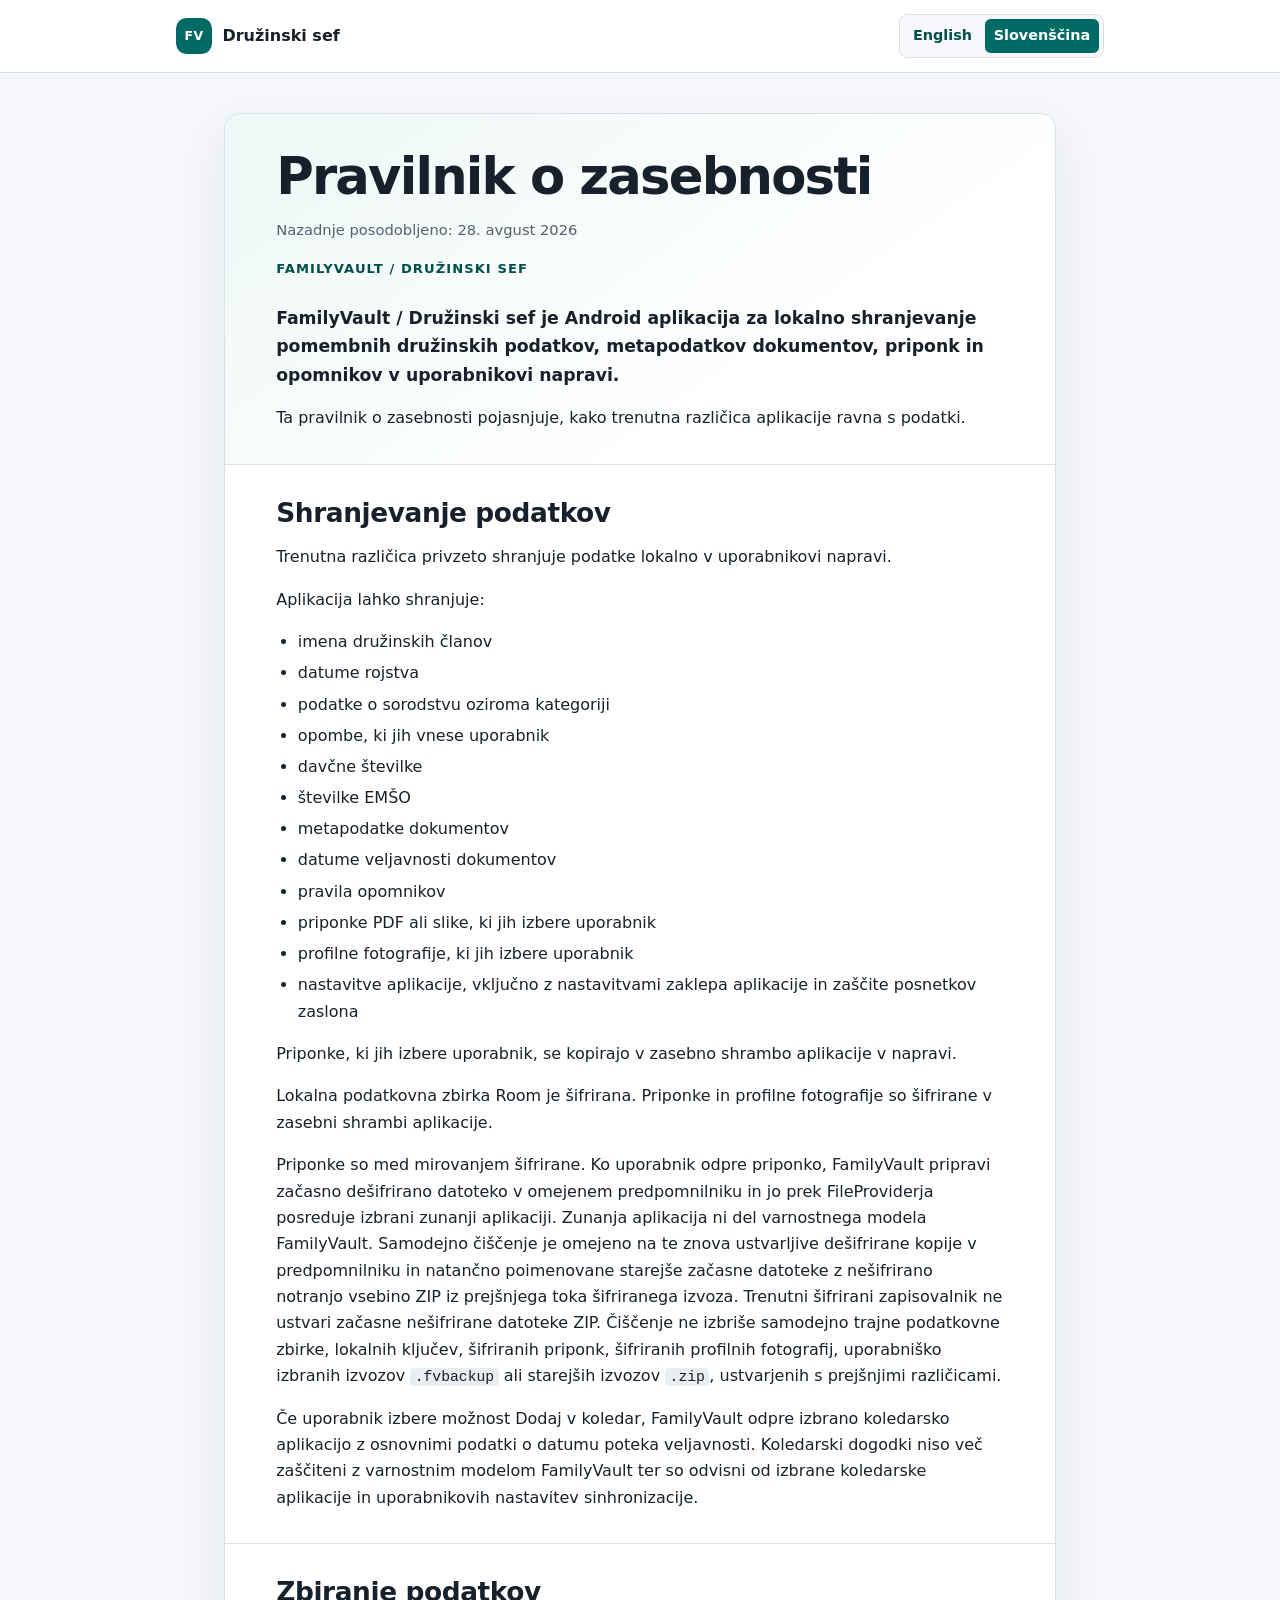
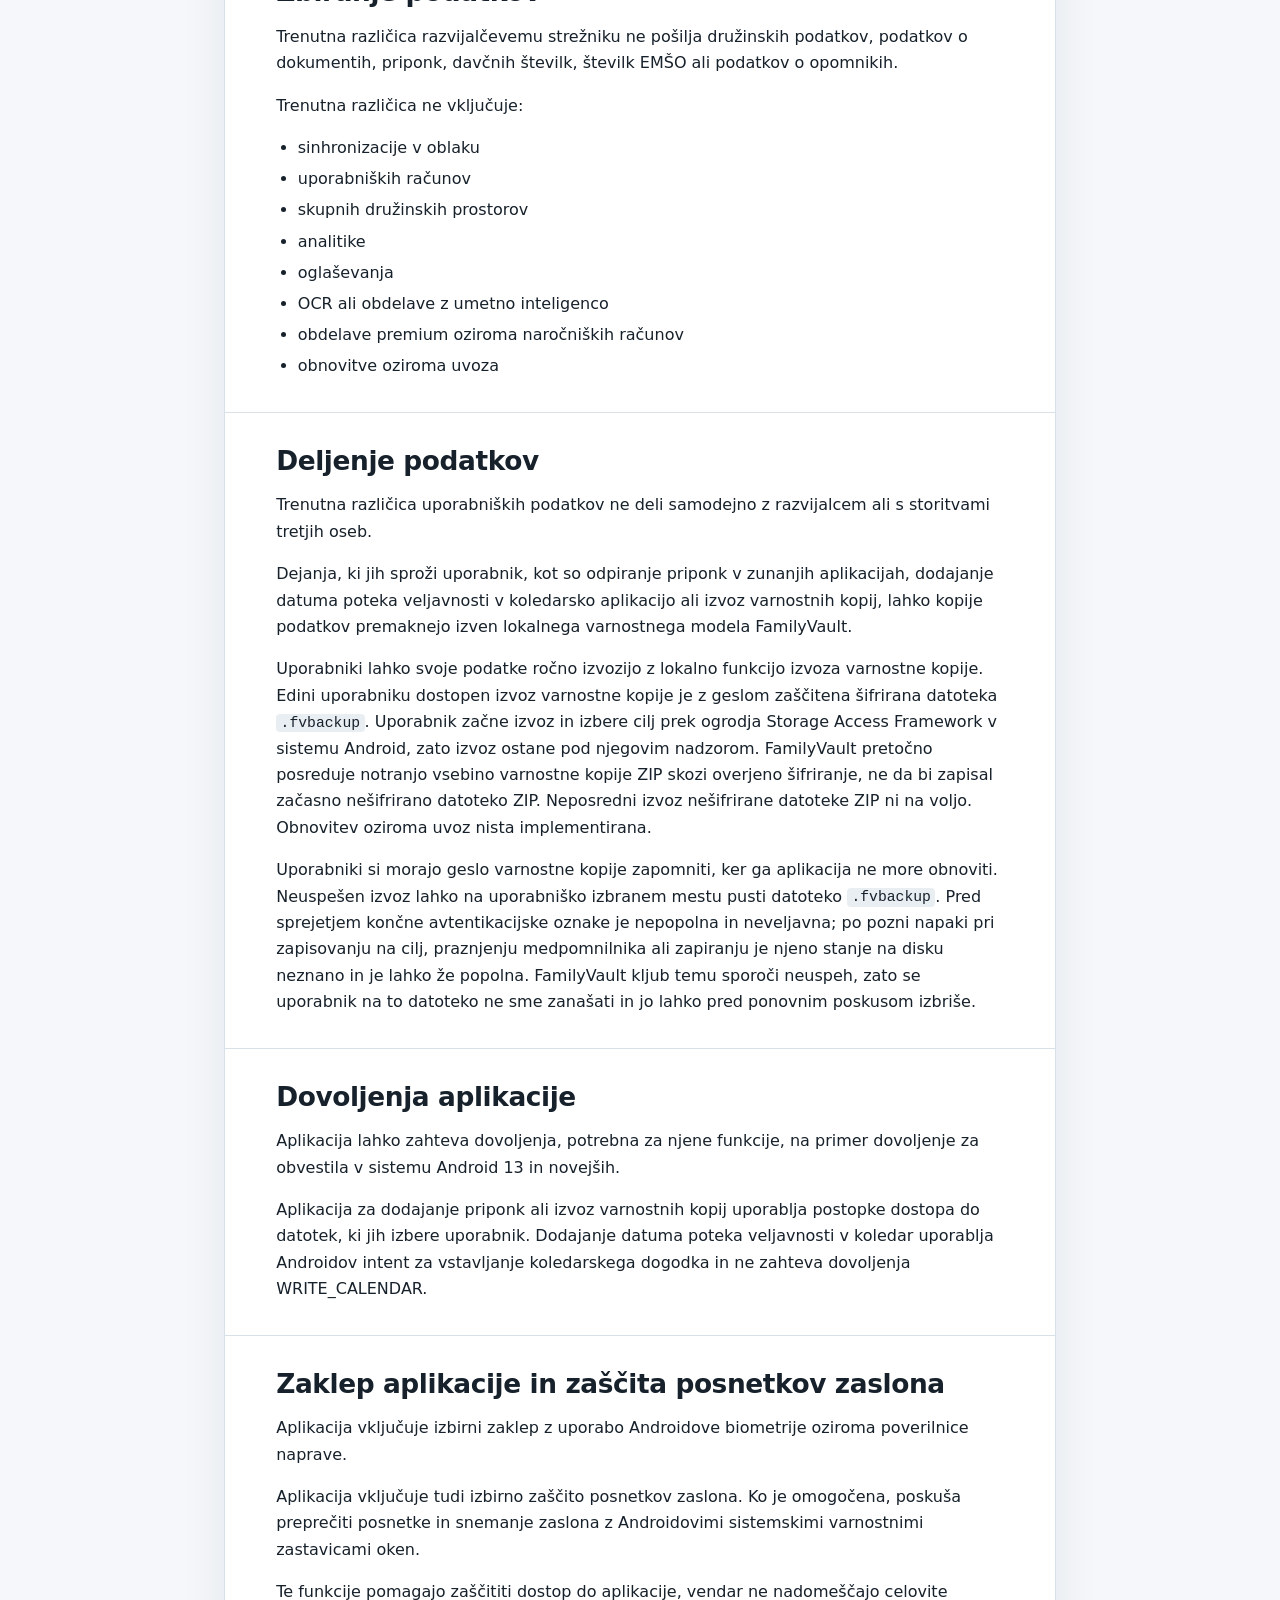
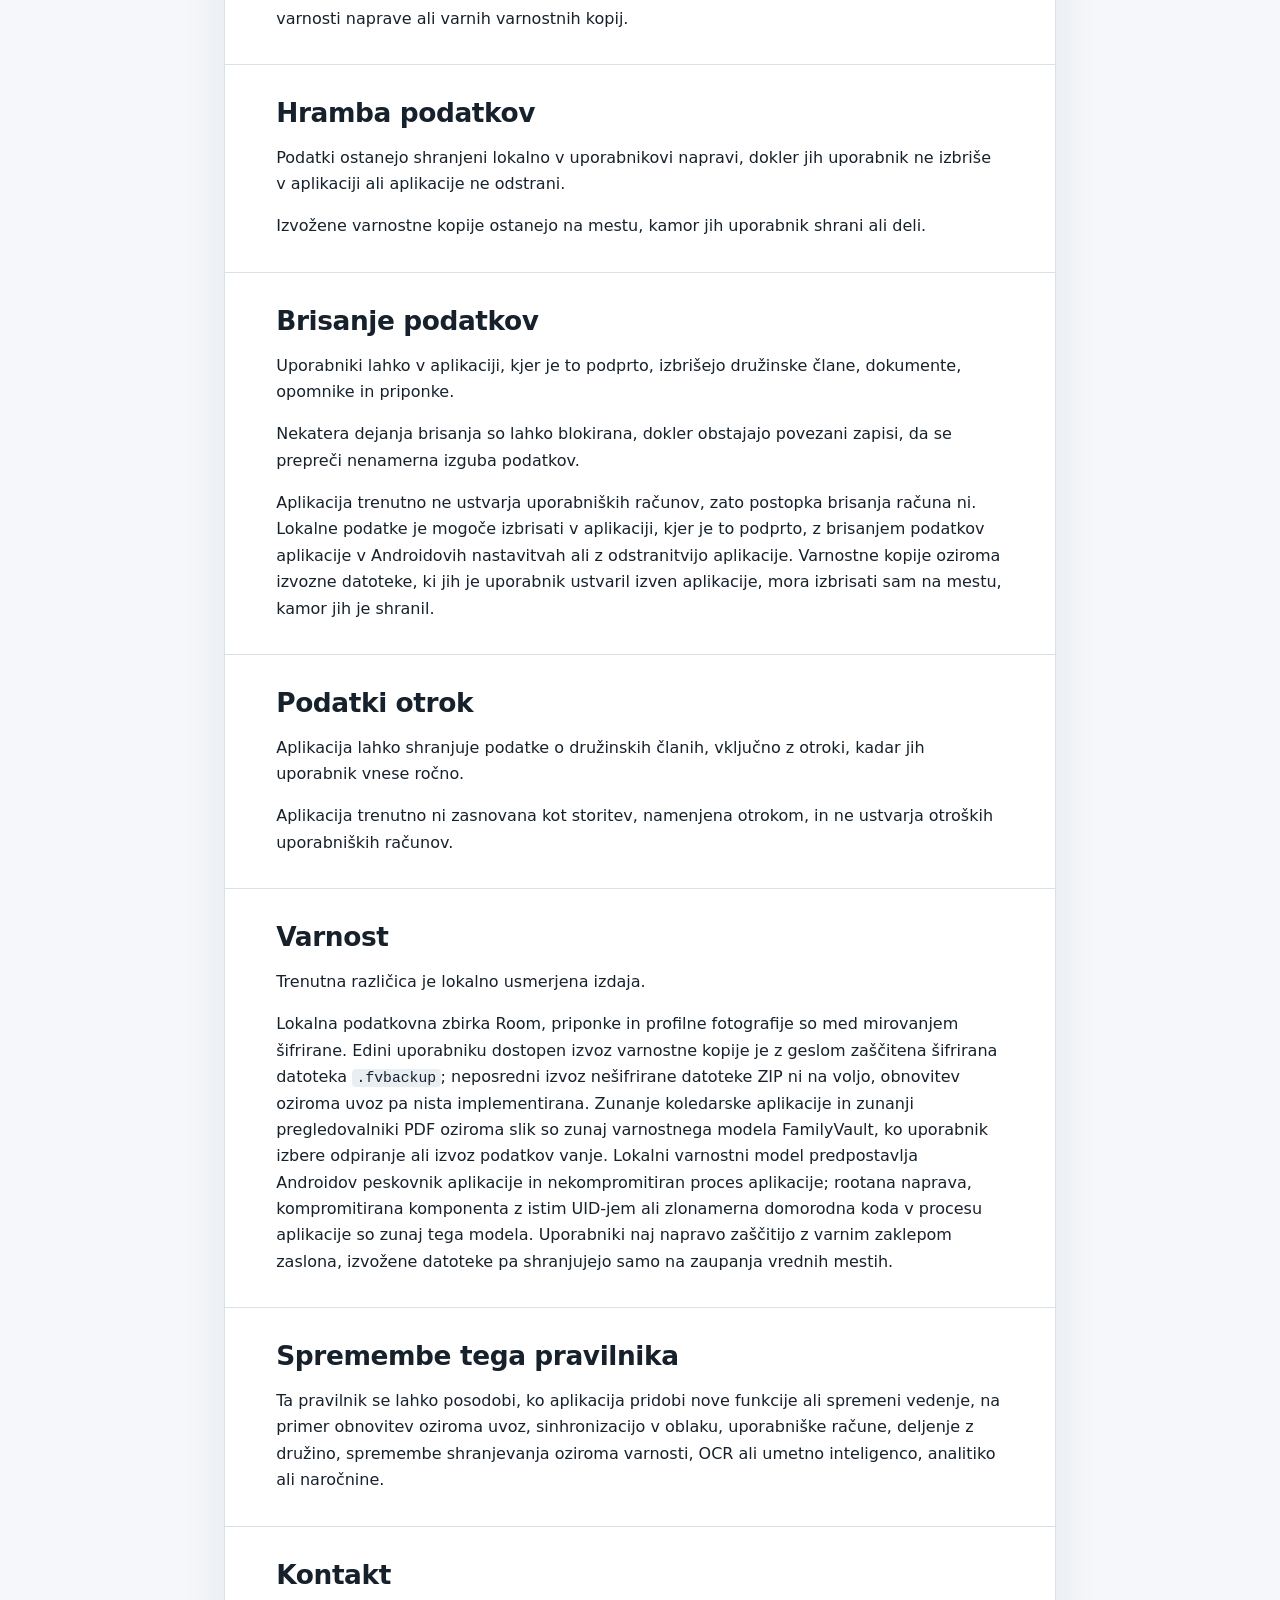
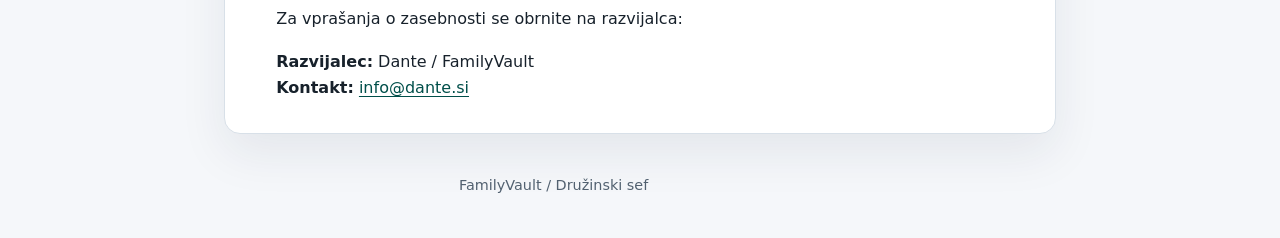
==== privacy-site/privacy-policy/sl/index.html @ 0c43ffc7 "Publish bilingual privacy policy" ====
<!doctype html>
<html lang="sl">
<head>
  <meta charset="utf-8">
  <meta name="viewport" content="width=device-width, initial-scale=1">
  <title>Pravilnik o zasebnosti — Družinski sef</title>
  <meta name="description" content="Pravilnik o zasebnosti za Android aplikacijo FamilyVault / Družinski sef.">
  <link rel="canonical" href="https://andrazpoje.github.io/FamilyVault-privacy/privacy-policy/sl/">
  <link rel="alternate" hreflang="en" href="https://andrazpoje.github.io/FamilyVault-privacy/privacy-policy/">
  <link rel="alternate" hreflang="sl" href="https://andrazpoje.github.io/FamilyVault-privacy/privacy-policy/sl/">
  <link rel="stylesheet" href="../styles.css">
</head>
<body>
  <a class="skip-link" href="#main-content">Preskoči na pravilnik o zasebnosti</a>
  <header class="site-header">
    <div class="header-inner">
      <a class="brand" href="./" aria-label="Začetna stran pravilnika o zasebnosti Družinski sef">
        <span class="brand-mark" aria-hidden="true">FV</span>
        <span>Družinski sef</span>
      </a>
      <nav class="language-switcher" aria-label="Izbira jezika">
        <a href="../" lang="en" hreflang="en">English</a>
        <a href="./" lang="sl" hreflang="sl" aria-current="page">Slovenščina</a>
      </nav>
    </div>
  </header>

  <main id="main-content" class="policy-shell">
    <article>
      <header class="policy-heading">
        <h1>Pravilnik o zasebnosti</h1>
        <p class="updated">Nazadnje posodobljeno: <time datetime="2026-08-28">28. avgust 2026</time></p>
        <p class="eyebrow">FamilyVault / Družinski sef</p>
        <p class="lead">FamilyVault / Družinski sef je Android aplikacija za lokalno shranjevanje pomembnih družinskih podatkov, metapodatkov dokumentov, priponk in opomnikov v uporabnikovi napravi.</p>
        <p>Ta pravilnik o zasebnosti pojasnjuje, kako trenutna različica aplikacije ravna s podatki.</p>
      </header>

      <section aria-labelledby="data-storage">
        <h2 id="data-storage">Shranjevanje podatkov</h2>
        <p>Trenutna različica privzeto shranjuje podatke lokalno v uporabnikovi napravi.</p>
        <p>Aplikacija lahko shranjuje:</p>
        <ul>
          <li>imena družinskih članov</li>
          <li>datume rojstva</li>
          <li>podatke o sorodstvu oziroma kategoriji</li>
          <li>opombe, ki jih vnese uporabnik</li>
          <li>davčne številke</li>
          <li>številke EMŠO</li>
          <li>metapodatke dokumentov</li>
          <li>datume veljavnosti dokumentov</li>
          <li>pravila opomnikov</li>
          <li>priponke PDF ali slike, ki jih izbere uporabnik</li>
          <li>profilne fotografije, ki jih izbere uporabnik</li>
          <li>nastavitve aplikacije, vključno z nastavitvami zaklepa aplikacije in zaščite posnetkov zaslona</li>
        </ul>
        <p>Priponke, ki jih izbere uporabnik, se kopirajo v zasebno shrambo aplikacije v napravi.</p>
        <p>Lokalna podatkovna zbirka Room je šifrirana. Priponke in profilne fotografije so šifrirane v zasebni shrambi aplikacije.</p>
        <p>Priponke so med mirovanjem šifrirane. Ko uporabnik odpre priponko, FamilyVault pripravi začasno dešifrirano datoteko v omejenem predpomnilniku in jo prek FileProviderja posreduje izbrani zunanji aplikaciji. Zunanja aplikacija ni del varnostnega modela FamilyVault. Samodejno čiščenje je omejeno na te znova ustvarljive dešifrirane kopije v predpomnilniku in natančno poimenovane starejše začasne datoteke z nešifrirano notranjo vsebino ZIP iz prejšnjega toka šifriranega izvoza. Trenutni šifrirani zapisovalnik ne ustvari začasne nešifrirane datoteke ZIP. Čiščenje ne izbriše samodejno trajne podatkovne zbirke, lokalnih ključev, šifriranih priponk, šifriranih profilnih fotografij, uporabniško izbranih izvozov <code>.fvbackup</code> ali starejših izvozov <code>.zip</code>, ustvarjenih s prejšnjimi različicami.</p>
        <p>Če uporabnik izbere možnost Dodaj v koledar, FamilyVault odpre izbrano koledarsko aplikacijo z osnovnimi podatki o datumu poteka veljavnosti. Koledarski dogodki niso več zaščiteni z varnostnim modelom FamilyVault ter so odvisni od izbrane koledarske aplikacije in uporabnikovih nastavitev sinhronizacije.</p>
      </section>

      <section aria-labelledby="data-collection">
        <h2 id="data-collection">Zbiranje podatkov</h2>
        <p>Trenutna različica razvijalčevemu strežniku ne pošilja družinskih podatkov, podatkov o dokumentih, priponk, davčnih številk, številk EMŠO ali podatkov o opomnikih.</p>
        <p>Trenutna različica ne vključuje:</p>
        <ul>
          <li>sinhronizacije v oblaku</li>
          <li>uporabniških računov</li>
          <li>skupnih družinskih prostorov</li>
          <li>analitike</li>
          <li>oglaševanja</li>
          <li>OCR ali obdelave z umetno inteligenco</li>
          <li>obdelave premium oziroma naročniških računov</li>
          <li>obnovitve oziroma uvoza</li>
        </ul>
      </section>

      <section aria-labelledby="data-sharing">
        <h2 id="data-sharing">Deljenje podatkov</h2>
        <p>Trenutna različica uporabniških podatkov ne deli samodejno z razvijalcem ali s storitvami tretjih oseb.</p>
        <p>Dejanja, ki jih sproži uporabnik, kot so odpiranje priponk v zunanjih aplikacijah, dodajanje datuma poteka veljavnosti v koledarsko aplikacijo ali izvoz varnostnih kopij, lahko kopije podatkov premaknejo izven lokalnega varnostnega modela FamilyVault.</p>
        <p>Uporabniki lahko svoje podatke ročno izvozijo z lokalno funkcijo izvoza varnostne kopije. Edini uporabniku dostopen izvoz varnostne kopije je z geslom zaščitena šifrirana datoteka <code>.fvbackup</code>. Uporabnik začne izvoz in izbere cilj prek ogrodja Storage Access Framework v sistemu Android, zato izvoz ostane pod njegovim nadzorom. FamilyVault pretočno posreduje notranjo vsebino varnostne kopije ZIP skozi overjeno šifriranje, ne da bi zapisal začasno nešifrirano datoteko ZIP. Neposredni izvoz nešifrirane datoteke ZIP ni na voljo. Obnovitev oziroma uvoz nista implementirana.</p>
        <p>Uporabniki si morajo geslo varnostne kopije zapomniti, ker ga aplikacija ne more obnoviti. Neuspešen izvoz lahko na uporabniško izbranem mestu pusti datoteko <code>.fvbackup</code>. Pred sprejetjem končne avtentikacijske oznake je nepopolna in neveljavna; po pozni napaki pri zapisovanju na cilj, praznjenju medpomnilnika ali zapiranju je njeno stanje na disku neznano in je lahko že popolna. FamilyVault kljub temu sporoči neuspeh, zato se uporabnik na to datoteko ne sme zanašati in jo lahko pred ponovnim poskusom izbriše.</p>
      </section>

      <section aria-labelledby="permissions">
        <h2 id="permissions">Dovoljenja aplikacije</h2>
        <p>Aplikacija lahko zahteva dovoljenja, potrebna za njene funkcije, na primer dovoljenje za obvestila v sistemu Android 13 in novejših.</p>
        <p>Aplikacija za dodajanje priponk ali izvoz varnostnih kopij uporablja postopke dostopa do datotek, ki jih izbere uporabnik. Dodajanje datuma poteka veljavnosti v koledar uporablja Androidov intent za vstavljanje koledarskega dogodka in ne zahteva dovoljenja WRITE_CALENDAR.</p>
      </section>

      <section aria-labelledby="app-lock">
        <h2 id="app-lock">Zaklep aplikacije in zaščita posnetkov zaslona</h2>
        <p>Aplikacija vključuje izbirni zaklep z uporabo Androidove biometrije oziroma poverilnice naprave.</p>
        <p>Aplikacija vključuje tudi izbirno zaščito posnetkov zaslona. Ko je omogočena, poskuša preprečiti posnetke in snemanje zaslona z Androidovimi sistemskimi varnostnimi zastavicami oken.</p>
        <p>Te funkcije pomagajo zaščititi dostop do aplikacije, vendar ne nadomeščajo celovite varnosti naprave ali varnih varnostnih kopij.</p>
      </section>

      <section aria-labelledby="retention">
        <h2 id="retention">Hramba podatkov</h2>
        <p>Podatki ostanejo shranjeni lokalno v uporabnikovi napravi, dokler jih uporabnik ne izbriše v aplikaciji ali aplikacije ne odstrani.</p>
        <p>Izvožene varnostne kopije ostanejo na mestu, kamor jih uporabnik shrani ali deli.</p>
      </section>

      <section aria-labelledby="deletion">
        <h2 id="deletion">Brisanje podatkov</h2>
        <p>Uporabniki lahko v aplikaciji, kjer je to podprto, izbrišejo družinske člane, dokumente, opomnike in priponke.</p>
        <p>Nekatera dejanja brisanja so lahko blokirana, dokler obstajajo povezani zapisi, da se prepreči nenamerna izguba podatkov.</p>
        <p>Aplikacija trenutno ne ustvarja uporabniških računov, zato postopka brisanja računa ni. Lokalne podatke je mogoče izbrisati v aplikaciji, kjer je to podprto, z brisanjem podatkov aplikacije v Androidovih nastavitvah ali z odstranitvijo aplikacije. Varnostne kopije oziroma izvozne datoteke, ki jih je uporabnik ustvaril izven aplikacije, mora izbrisati sam na mestu, kamor jih je shranil.</p>
      </section>

      <section aria-labelledby="children">
        <h2 id="children">Podatki otrok</h2>
        <p>Aplikacija lahko shranjuje podatke o družinskih članih, vključno z otroki, kadar jih uporabnik vnese ročno.</p>
        <p>Aplikacija trenutno ni zasnovana kot storitev, namenjena otrokom, in ne ustvarja otroških uporabniških računov.</p>
      </section>

      <section aria-labelledby="security">
        <h2 id="security">Varnost</h2>
        <p>Trenutna različica je lokalno usmerjena izdaja.</p>
        <p>Lokalna podatkovna zbirka Room, priponke in profilne fotografije so med mirovanjem šifrirane. Edini uporabniku dostopen izvoz varnostne kopije je z geslom zaščitena šifrirana datoteka <code>.fvbackup</code>; neposredni izvoz nešifrirane datoteke ZIP ni na voljo, obnovitev oziroma uvoz pa nista implementirana. Zunanje koledarske aplikacije in zunanji pregledovalniki PDF oziroma slik so zunaj varnostnega modela FamilyVault, ko uporabnik izbere odpiranje ali izvoz podatkov vanje. Lokalni varnostni model predpostavlja Androidov peskovnik aplikacije in nekompromitiran proces aplikacije; rootana naprava, kompromitirana komponenta z istim UID-jem ali zlonamerna domorodna koda v procesu aplikacije so zunaj tega modela. Uporabniki naj napravo zaščitijo z varnim zaklepom zaslona, izvožene datoteke pa shranjujejo samo na zaupanja vrednih mestih.</p>
      </section>

      <section aria-labelledby="changes">
        <h2 id="changes">Spremembe tega pravilnika</h2>
        <p>Ta pravilnik se lahko posodobi, ko aplikacija pridobi nove funkcije ali spremeni vedenje, na primer obnovitev oziroma uvoz, sinhronizacijo v oblaku, uporabniške račune, deljenje z družino, spremembe shranjevanja oziroma varnosti, OCR ali umetno inteligenco, analitiko ali naročnine.</p>
      </section>

      <section aria-labelledby="contact">
        <h2 id="contact">Kontakt</h2>
        <p>Za vprašanja o zasebnosti se obrnite na razvijalca:</p>
        <address>
          <strong>Razvijalec:</strong> Dante / FamilyVault<br>
          <strong>Kontakt:</strong> <a href="mailto:info@dante.si">info@dante.si</a>
        </address>
      </section>
    </article>
  </main>

  <footer>
    <p>FamilyVault / Družinski sef</p>
  </footer>
</body>
</html>
---- privacy-site/privacy-policy/styles.css ----
:root {
  color-scheme: light;
  --page: #f5f7fa;
  --surface: #ffffff;
  --text: #17212b;
  --muted: #526170;
  --border: #d8e0e8;
  --accent: #006b64;
  --accent-dark: #004f4a;
  --focus: #c2410c;
  font-family: Inter, ui-sans-serif, system-ui, -apple-system, BlinkMacSystemFont,
    "Segoe UI", sans-serif;
  font-size: 16px;
  line-height: 1.65;
}

* {
  box-sizing: border-box;
}

html {
  scroll-behavior: smooth;
}

body {
  margin: 0;
  background: var(--page);
  color: var(--text);
}

a {
  color: var(--accent-dark);
  text-underline-offset: 0.18em;
}

a:hover {
  text-decoration-thickness: 0.14em;
}

a:focus-visible {
  outline: 3px solid var(--focus);
  outline-offset: 3px;
  border-radius: 0.2rem;
}

.skip-link {
  position: fixed;
  z-index: 10;
  top: 0.75rem;
  left: 0.75rem;
  padding: 0.65rem 0.85rem;
  transform: translateY(-180%);
  border-radius: 0.4rem;
  background: var(--text);
  color: #ffffff;
}

.skip-link:focus {
  transform: translateY(0);
}

.site-header {
  border-bottom: 1px solid var(--border);
  background: rgba(255, 255, 255, 0.96);
}

.header-inner {
  display: flex;
  width: min(100% - 2rem, 58rem);
  min-height: 4.5rem;
  margin: 0 auto;
  align-items: center;
  justify-content: space-between;
  gap: 1rem;
}

.brand {
  display: inline-flex;
  align-items: center;
  gap: 0.65rem;
  color: var(--text);
  font-weight: 750;
  text-decoration: none;
}

.brand-mark {
  display: inline-grid;
  width: 2.25rem;
  height: 2.25rem;
  place-items: center;
  border-radius: 0.65rem;
  background: var(--accent);
  color: #ffffff;
  font-size: 0.78rem;
  letter-spacing: 0.04em;
}

.language-switcher {
  display: flex;
  align-items: center;
  gap: 0.25rem;
  padding: 0.25rem;
  border: 1px solid var(--border);
  border-radius: 0.55rem;
  background: var(--page);
}

.language-switcher a {
  padding: 0.35rem 0.55rem;
  border-radius: 0.35rem;
  font-size: 0.9rem;
  font-weight: 650;
  text-decoration: none;
}

.language-switcher a[aria-current="page"] {
  background: var(--accent);
  color: #ffffff;
}

.policy-shell {
  width: min(100% - 2rem, 52rem);
  margin: 2.5rem auto;
}

article {
  overflow: hidden;
  border: 1px solid var(--border);
  border-radius: 1rem;
  background: var(--surface);
  box-shadow: 0 1.2rem 3rem rgba(24, 44, 64, 0.08);
}

.policy-heading,
section {
  padding: 2rem clamp(1.25rem, 4vw, 3.25rem);
}

.policy-heading {
  border-bottom: 1px solid var(--border);
  background: linear-gradient(145deg, #edf8f6 0%, #ffffff 72%);
}

section + section {
  border-top: 1px solid var(--border);
}

.eyebrow {
  margin: 0 0 0.4rem;
  color: var(--accent-dark);
  font-size: 0.82rem;
  font-weight: 800;
  letter-spacing: 0.08em;
  text-transform: uppercase;
}

h1,
h2 {
  line-height: 1.2;
}

h1 {
  margin: 0;
  font-size: clamp(2rem, 7vw, 3.2rem);
  letter-spacing: -0.035em;
}

h2 {
  margin: 0 0 1rem;
  font-size: clamp(1.35rem, 4vw, 1.65rem);
  letter-spacing: -0.015em;
}

p,
ul {
  max-width: 72ch;
}

p {
  margin: 0 0 1rem;
}

p:last-child,
ul:last-child {
  margin-bottom: 0;
}

ul {
  padding-left: 1.35rem;
}

li + li {
  margin-top: 0.3rem;
}

.updated {
  margin-top: 0.65rem;
  color: var(--muted);
  font-size: 0.92rem;
}

.lead {
  margin-top: 1.5rem;
  font-size: 1.08rem;
  font-weight: 550;
}

code {
  padding: 0.08em 0.3em;
  border-radius: 0.25rem;
  background: #e9eef3;
  font-family: ui-monospace, "Cascadia Mono", "Segoe UI Mono", monospace;
  font-size: 0.92em;
}

address {
  font-style: normal;
}

footer {
  width: min(100% - 2rem, 52rem);
  margin: 0 auto 2.5rem;
  color: var(--muted);
  text-align: center;
  font-size: 0.9rem;
}

@media (max-width: 36rem) {
  .header-inner {
    min-height: auto;
    padding: 0.85rem 0;
    align-items: flex-start;
    flex-direction: column;
  }

  .policy-shell {
    width: min(100% - 1rem, 52rem);
    margin: 0.75rem auto 1.5rem;
  }

  article {
    border-radius: 0.75rem;
  }

  .policy-heading,
  section {
    padding: 1.5rem 1.15rem;
  }
}

@media (prefers-reduced-motion: reduce) {
  html {
    scroll-behavior: auto;
  }
}

@media print {
  body {
    background: #ffffff;
  }

  .skip-link,
  .site-header,
  footer {
    display: none;
  }

  .policy-shell {
    width: 100%;
    margin: 0;
  }

  article {
    border: 0;
    box-shadow: none;
  }

  .policy-heading,
  section {
    padding: 1rem 0;
  }
}
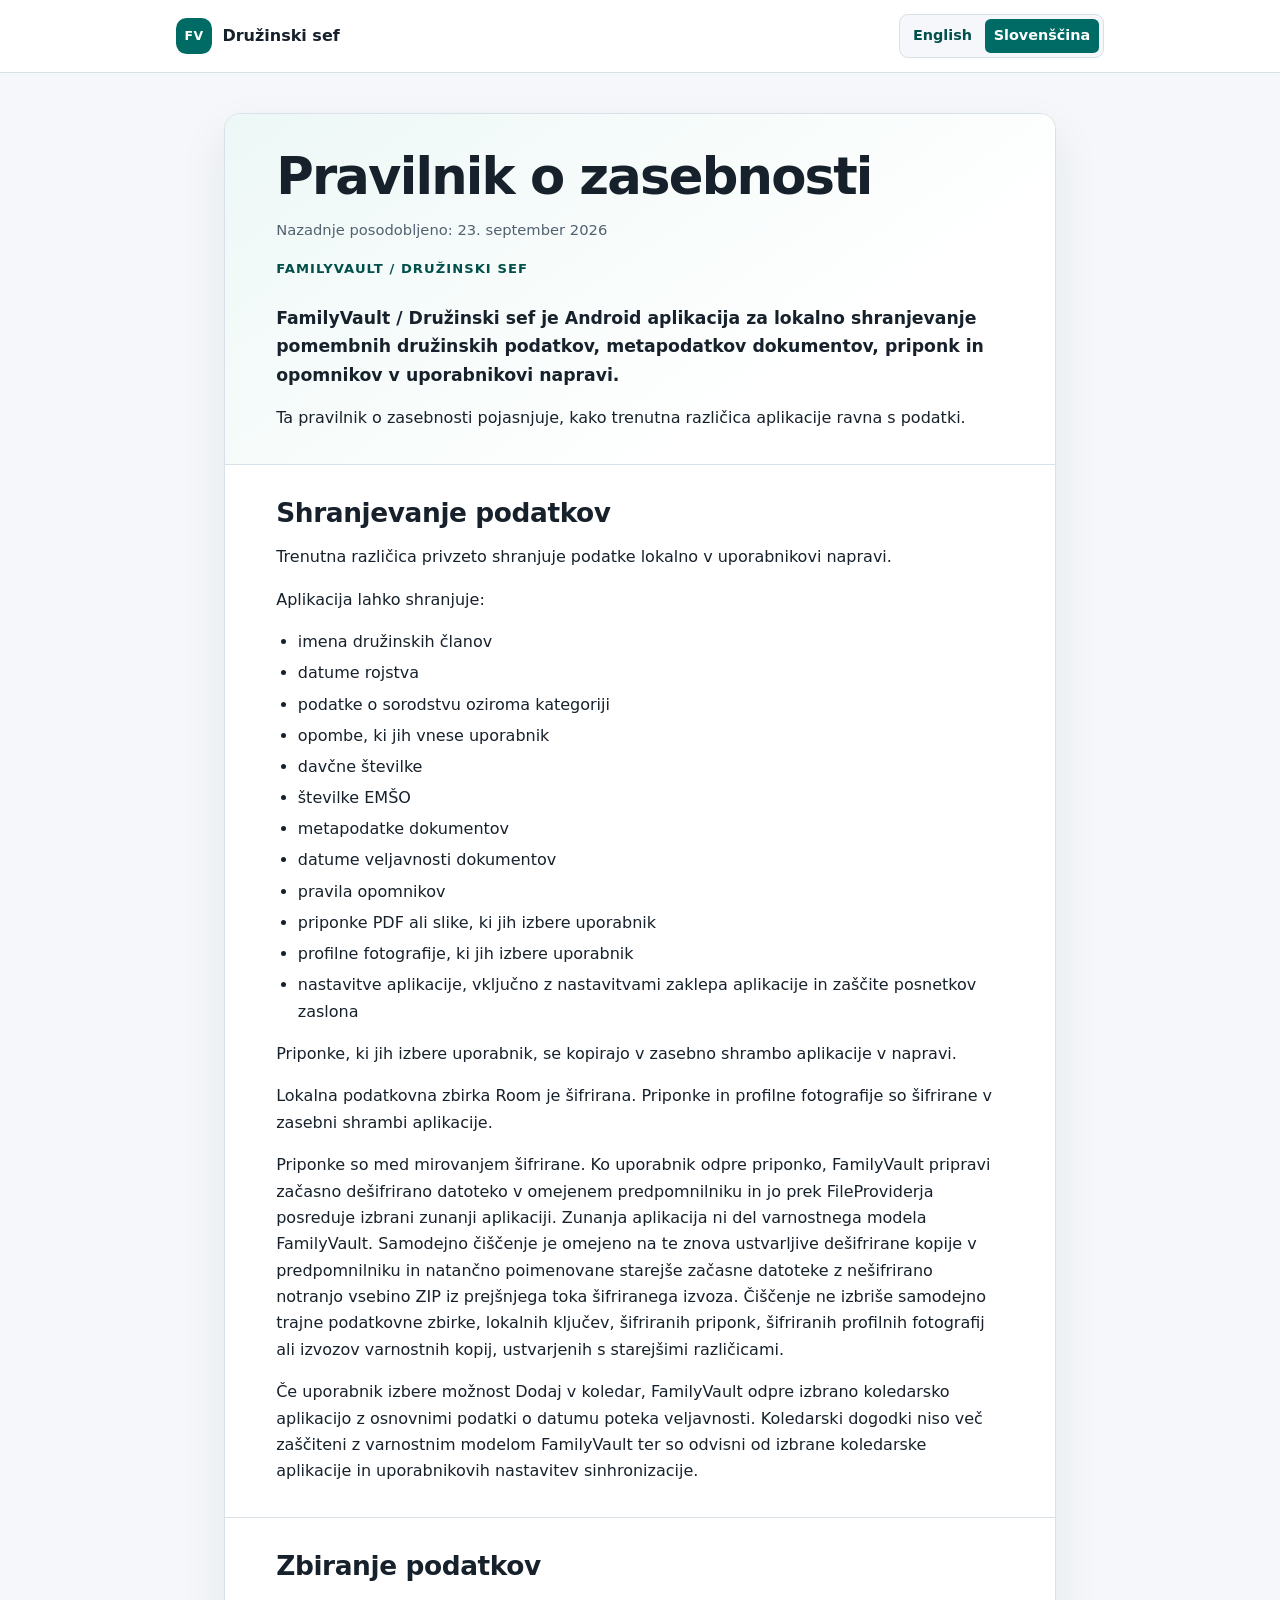
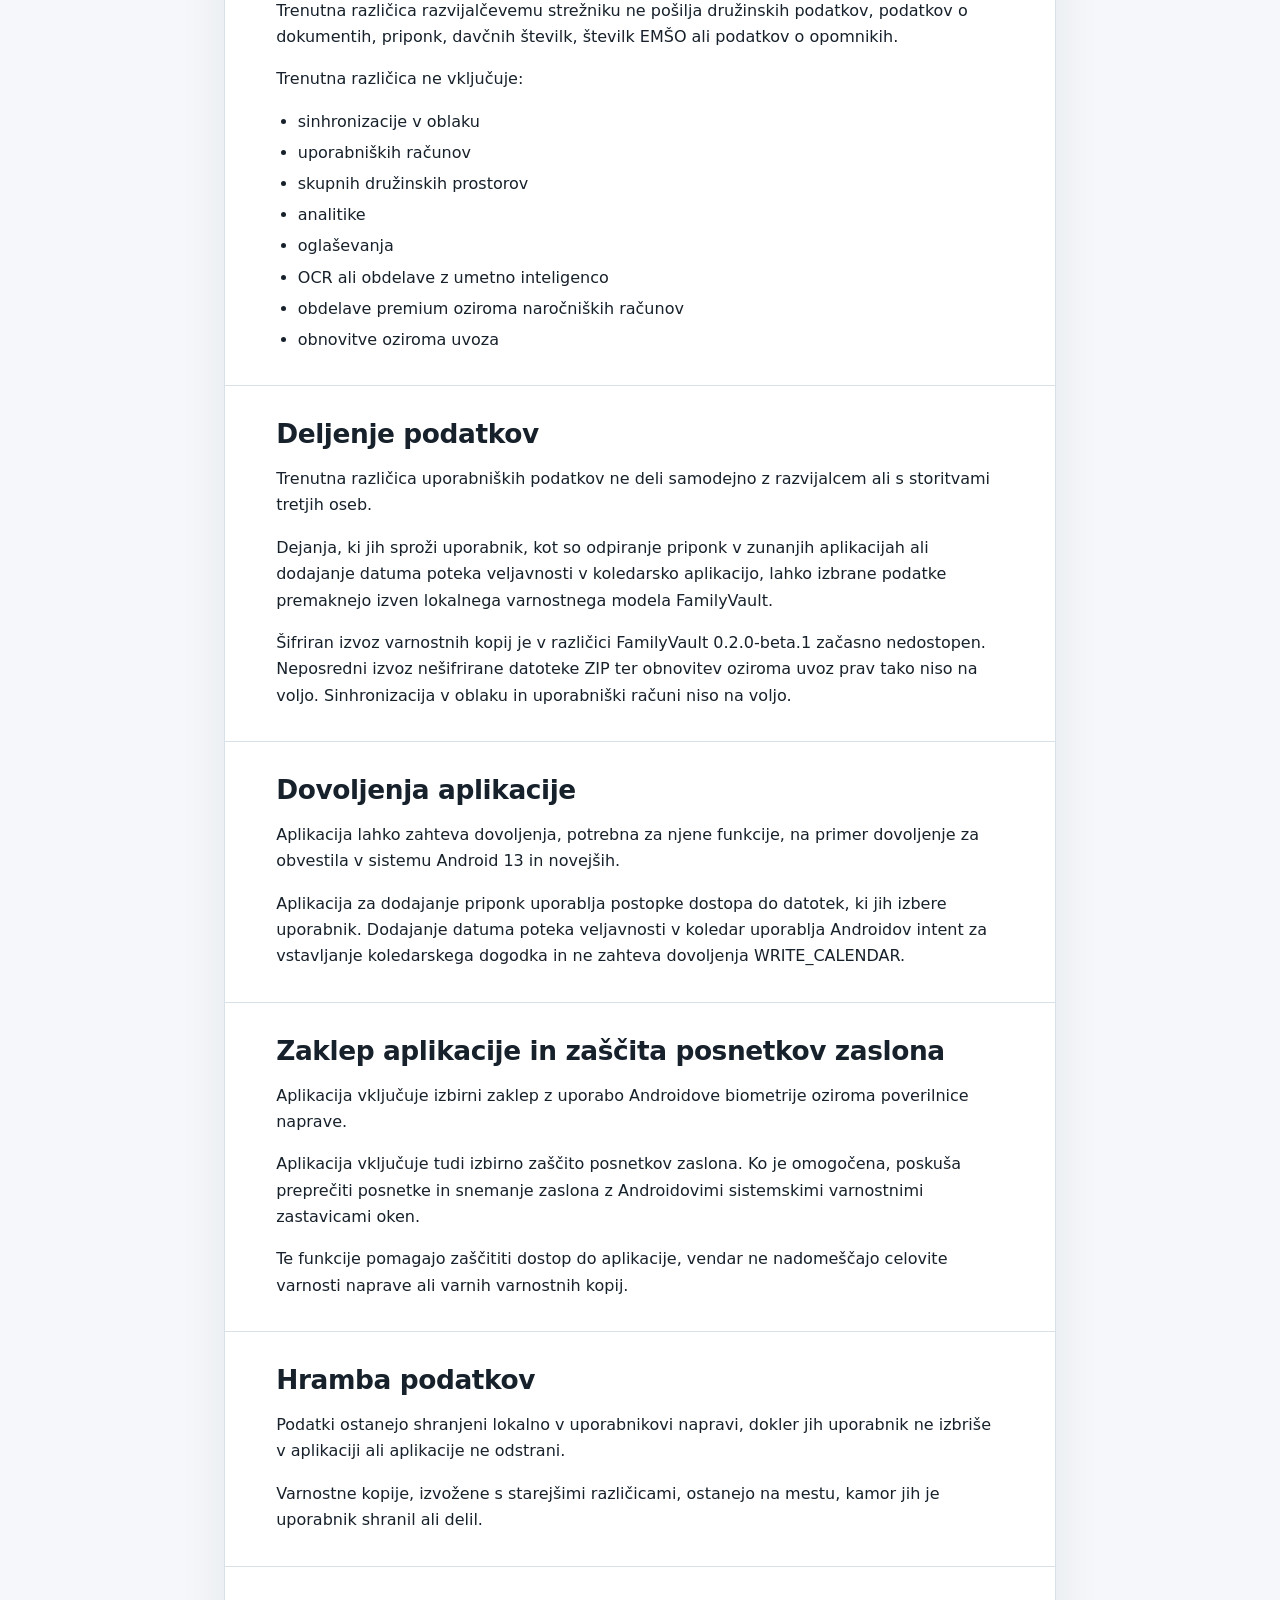
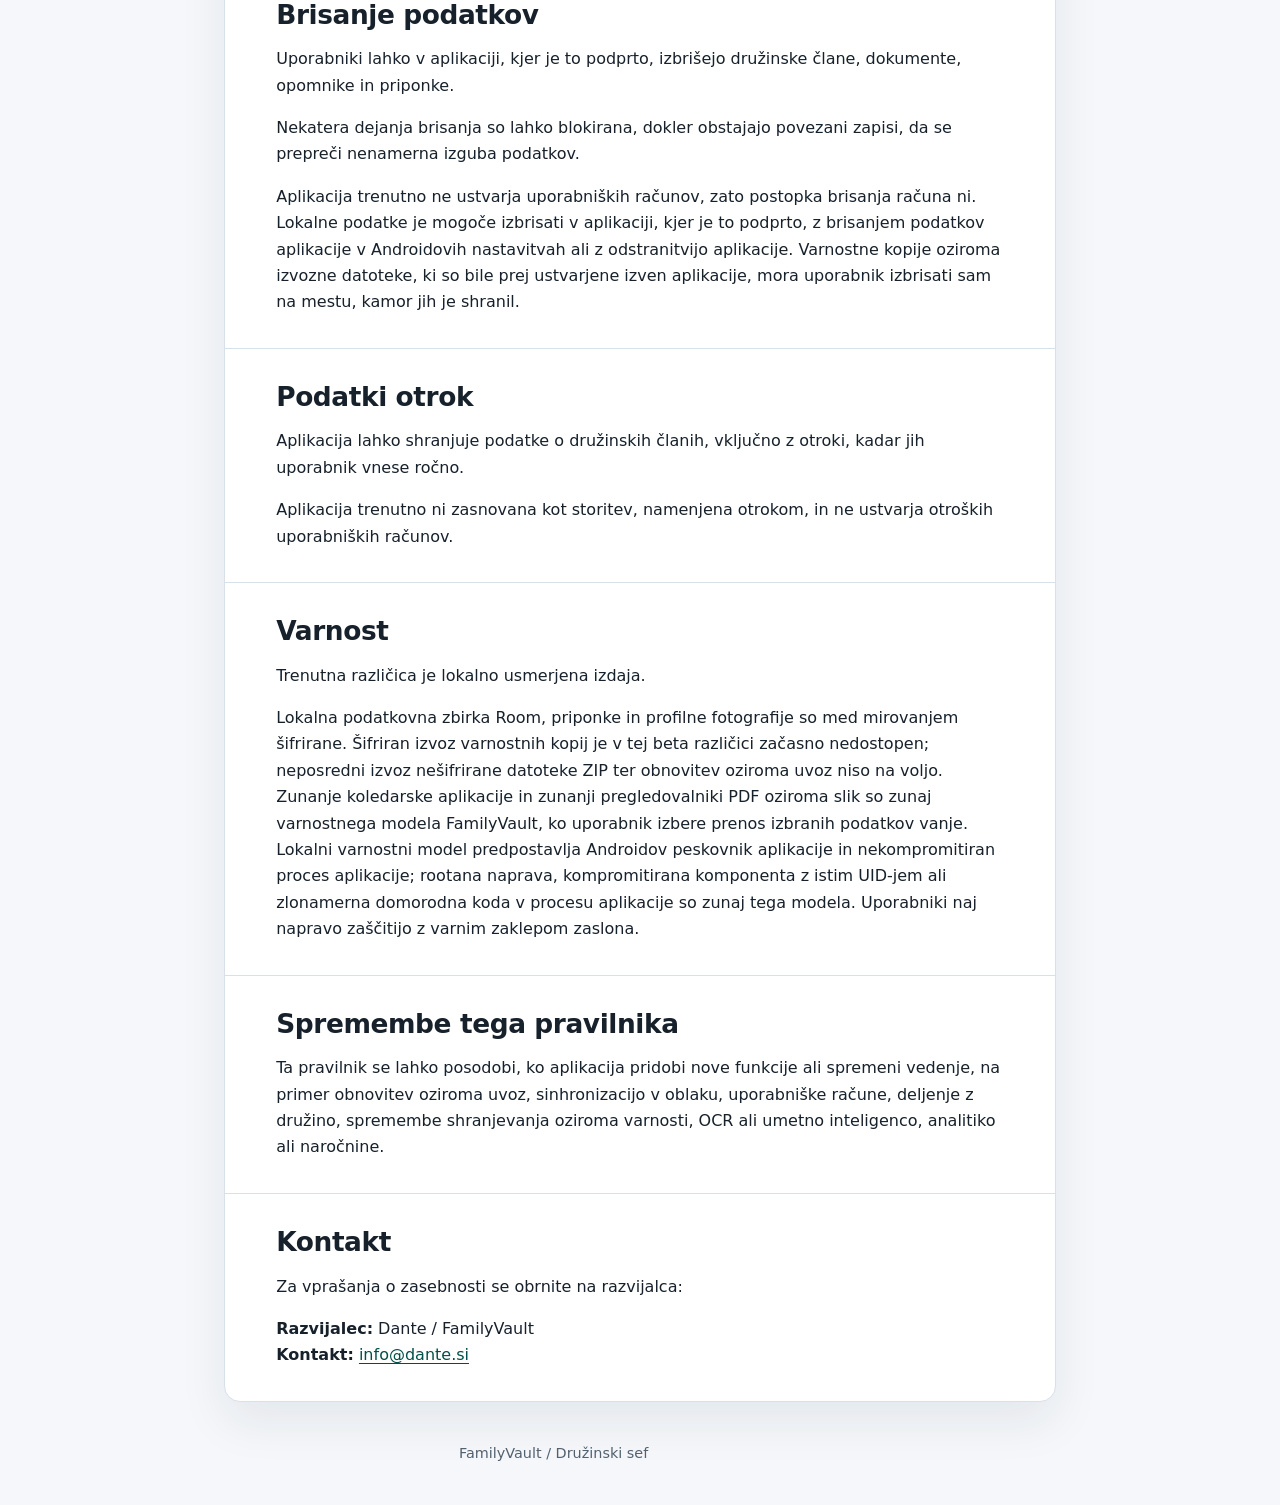
==== commit 7e4ae012: "Update beta privacy policy availability" ====
--- a/privacy-site/privacy-policy/sl/index.html
+++ b/privacy-site/privacy-policy/sl/index.html
@@ -29,7 +29,7 @@
     <article>
       <header class="policy-heading">
         <h1>Pravilnik o zasebnosti</h1>
-        <p class="updated">Nazadnje posodobljeno: <time datetime="2026-08-28">28. avgust 2026</time></p>
+        <p class="updated">Nazadnje posodobljeno: <time datetime="2026-09-23">23. september 2026</time></p>
         <p class="eyebrow">FamilyVault / Družinski sef</p>
         <p class="lead">FamilyVault / Družinski sef je Android aplikacija za lokalno shranjevanje pomembnih družinskih podatkov, metapodatkov dokumentov, priponk in opomnikov v uporabnikovi napravi.</p>
         <p>Ta pravilnik o zasebnosti pojasnjuje, kako trenutna različica aplikacije ravna s podatki.</p>
@@ -55,7 +55,7 @@
         </ul>
         <p>Priponke, ki jih izbere uporabnik, se kopirajo v zasebno shrambo aplikacije v napravi.</p>
         <p>Lokalna podatkovna zbirka Room je šifrirana. Priponke in profilne fotografije so šifrirane v zasebni shrambi aplikacije.</p>
-        <p>Priponke so med mirovanjem šifrirane. Ko uporabnik odpre priponko, FamilyVault pripravi začasno dešifrirano datoteko v omejenem predpomnilniku in jo prek FileProviderja posreduje izbrani zunanji aplikaciji. Zunanja aplikacija ni del varnostnega modela FamilyVault. Samodejno čiščenje je omejeno na te znova ustvarljive dešifrirane kopije v predpomnilniku in natančno poimenovane starejše začasne datoteke z nešifrirano notranjo vsebino ZIP iz prejšnjega toka šifriranega izvoza. Trenutni šifrirani zapisovalnik ne ustvari začasne nešifrirane datoteke ZIP. Čiščenje ne izbriše samodejno trajne podatkovne zbirke, lokalnih ključev, šifriranih priponk, šifriranih profilnih fotografij, uporabniško izbranih izvozov <code>.fvbackup</code> ali starejših izvozov <code>.zip</code>, ustvarjenih s prejšnjimi različicami.</p>
+        <p>Priponke so med mirovanjem šifrirane. Ko uporabnik odpre priponko, FamilyVault pripravi začasno dešifrirano datoteko v omejenem predpomnilniku in jo prek FileProviderja posreduje izbrani zunanji aplikaciji. Zunanja aplikacija ni del varnostnega modela FamilyVault. Samodejno čiščenje je omejeno na te znova ustvarljive dešifrirane kopije v predpomnilniku in natančno poimenovane starejše začasne datoteke z nešifrirano notranjo vsebino ZIP iz prejšnjega toka šifriranega izvoza. Čiščenje ne izbriše samodejno trajne podatkovne zbirke, lokalnih ključev, šifriranih priponk, šifriranih profilnih fotografij ali izvozov varnostnih kopij, ustvarjenih s starejšimi različicami.</p>
         <p>Če uporabnik izbere možnost Dodaj v koledar, FamilyVault odpre izbrano koledarsko aplikacijo z osnovnimi podatki o datumu poteka veljavnosti. Koledarski dogodki niso več zaščiteni z varnostnim modelom FamilyVault ter so odvisni od izbrane koledarske aplikacije in uporabnikovih nastavitev sinhronizacije.</p>
       </section>
 
@@ -78,15 +78,14 @@
       <section aria-labelledby="data-sharing">
         <h2 id="data-sharing">Deljenje podatkov</h2>
         <p>Trenutna različica uporabniških podatkov ne deli samodejno z razvijalcem ali s storitvami tretjih oseb.</p>
-        <p>Dejanja, ki jih sproži uporabnik, kot so odpiranje priponk v zunanjih aplikacijah, dodajanje datuma poteka veljavnosti v koledarsko aplikacijo ali izvoz varnostnih kopij, lahko kopije podatkov premaknejo izven lokalnega varnostnega modela FamilyVault.</p>
-        <p>Uporabniki lahko svoje podatke ročno izvozijo z lokalno funkcijo izvoza varnostne kopije. Edini uporabniku dostopen izvoz varnostne kopije je z geslom zaščitena šifrirana datoteka <code>.fvbackup</code>. Uporabnik začne izvoz in izbere cilj prek ogrodja Storage Access Framework v sistemu Android, zato izvoz ostane pod njegovim nadzorom. FamilyVault pretočno posreduje notranjo vsebino varnostne kopije ZIP skozi overjeno šifriranje, ne da bi zapisal začasno nešifrirano datoteko ZIP. Neposredni izvoz nešifrirane datoteke ZIP ni na voljo. Obnovitev oziroma uvoz nista implementirana.</p>
-        <p>Uporabniki si morajo geslo varnostne kopije zapomniti, ker ga aplikacija ne more obnoviti. Neuspešen izvoz lahko na uporabniško izbranem mestu pusti datoteko <code>.fvbackup</code>. Pred sprejetjem končne avtentikacijske oznake je nepopolna in neveljavna; po pozni napaki pri zapisovanju na cilj, praznjenju medpomnilnika ali zapiranju je njeno stanje na disku neznano in je lahko že popolna. FamilyVault kljub temu sporoči neuspeh, zato se uporabnik na to datoteko ne sme zanašati in jo lahko pred ponovnim poskusom izbriše.</p>
+        <p>Dejanja, ki jih sproži uporabnik, kot so odpiranje priponk v zunanjih aplikacijah ali dodajanje datuma poteka veljavnosti v koledarsko aplikacijo, lahko izbrane podatke premaknejo izven lokalnega varnostnega modela FamilyVault.</p>
+        <p>Šifriran izvoz varnostnih kopij je v različici FamilyVault 0.2.0-beta.1 začasno nedostopen. Neposredni izvoz nešifrirane datoteke ZIP ter obnovitev oziroma uvoz prav tako niso na voljo. Sinhronizacija v oblaku in uporabniški računi niso na voljo.</p>
       </section>
 
       <section aria-labelledby="permissions">
         <h2 id="permissions">Dovoljenja aplikacije</h2>
         <p>Aplikacija lahko zahteva dovoljenja, potrebna za njene funkcije, na primer dovoljenje za obvestila v sistemu Android 13 in novejših.</p>
-        <p>Aplikacija za dodajanje priponk ali izvoz varnostnih kopij uporablja postopke dostopa do datotek, ki jih izbere uporabnik. Dodajanje datuma poteka veljavnosti v koledar uporablja Androidov intent za vstavljanje koledarskega dogodka in ne zahteva dovoljenja WRITE_CALENDAR.</p>
+        <p>Aplikacija za dodajanje priponk uporablja postopke dostopa do datotek, ki jih izbere uporabnik. Dodajanje datuma poteka veljavnosti v koledar uporablja Androidov intent za vstavljanje koledarskega dogodka in ne zahteva dovoljenja WRITE_CALENDAR.</p>
       </section>
 
       <section aria-labelledby="app-lock">
@@ -99,14 +98,14 @@
       <section aria-labelledby="retention">
         <h2 id="retention">Hramba podatkov</h2>
         <p>Podatki ostanejo shranjeni lokalno v uporabnikovi napravi, dokler jih uporabnik ne izbriše v aplikaciji ali aplikacije ne odstrani.</p>
-        <p>Izvožene varnostne kopije ostanejo na mestu, kamor jih uporabnik shrani ali deli.</p>
+        <p>Varnostne kopije, izvožene s starejšimi različicami, ostanejo na mestu, kamor jih je uporabnik shranil ali delil.</p>
       </section>
 
       <section aria-labelledby="deletion">
         <h2 id="deletion">Brisanje podatkov</h2>
         <p>Uporabniki lahko v aplikaciji, kjer je to podprto, izbrišejo družinske člane, dokumente, opomnike in priponke.</p>
         <p>Nekatera dejanja brisanja so lahko blokirana, dokler obstajajo povezani zapisi, da se prepreči nenamerna izguba podatkov.</p>
-        <p>Aplikacija trenutno ne ustvarja uporabniških računov, zato postopka brisanja računa ni. Lokalne podatke je mogoče izbrisati v aplikaciji, kjer je to podprto, z brisanjem podatkov aplikacije v Androidovih nastavitvah ali z odstranitvijo aplikacije. Varnostne kopije oziroma izvozne datoteke, ki jih je uporabnik ustvaril izven aplikacije, mora izbrisati sam na mestu, kamor jih je shranil.</p>
+        <p>Aplikacija trenutno ne ustvarja uporabniških računov, zato postopka brisanja računa ni. Lokalne podatke je mogoče izbrisati v aplikaciji, kjer je to podprto, z brisanjem podatkov aplikacije v Androidovih nastavitvah ali z odstranitvijo aplikacije. Varnostne kopije oziroma izvozne datoteke, ki so bile prej ustvarjene izven aplikacije, mora uporabnik izbrisati sam na mestu, kamor jih je shranil.</p>
       </section>
 
       <section aria-labelledby="children">
@@ -118,7 +117,7 @@
       <section aria-labelledby="security">
         <h2 id="security">Varnost</h2>
         <p>Trenutna različica je lokalno usmerjena izdaja.</p>
-        <p>Lokalna podatkovna zbirka Room, priponke in profilne fotografije so med mirovanjem šifrirane. Edini uporabniku dostopen izvoz varnostne kopije je z geslom zaščitena šifrirana datoteka <code>.fvbackup</code>; neposredni izvoz nešifrirane datoteke ZIP ni na voljo, obnovitev oziroma uvoz pa nista implementirana. Zunanje koledarske aplikacije in zunanji pregledovalniki PDF oziroma slik so zunaj varnostnega modela FamilyVault, ko uporabnik izbere odpiranje ali izvoz podatkov vanje. Lokalni varnostni model predpostavlja Androidov peskovnik aplikacije in nekompromitiran proces aplikacije; rootana naprava, kompromitirana komponenta z istim UID-jem ali zlonamerna domorodna koda v procesu aplikacije so zunaj tega modela. Uporabniki naj napravo zaščitijo z varnim zaklepom zaslona, izvožene datoteke pa shranjujejo samo na zaupanja vrednih mestih.</p>
+        <p>Lokalna podatkovna zbirka Room, priponke in profilne fotografije so med mirovanjem šifrirane. Šifriran izvoz varnostnih kopij je v tej beta različici začasno nedostopen; neposredni izvoz nešifrirane datoteke ZIP ter obnovitev oziroma uvoz niso na voljo. Zunanje koledarske aplikacije in zunanji pregledovalniki PDF oziroma slik so zunaj varnostnega modela FamilyVault, ko uporabnik izbere prenos izbranih podatkov vanje. Lokalni varnostni model predpostavlja Androidov peskovnik aplikacije in nekompromitiran proces aplikacije; rootana naprava, kompromitirana komponenta z istim UID-jem ali zlonamerna domorodna koda v procesu aplikacije so zunaj tega modela. Uporabniki naj napravo zaščitijo z varnim zaklepom zaslona.</p>
       </section>
 
       <section aria-labelledby="changes">
